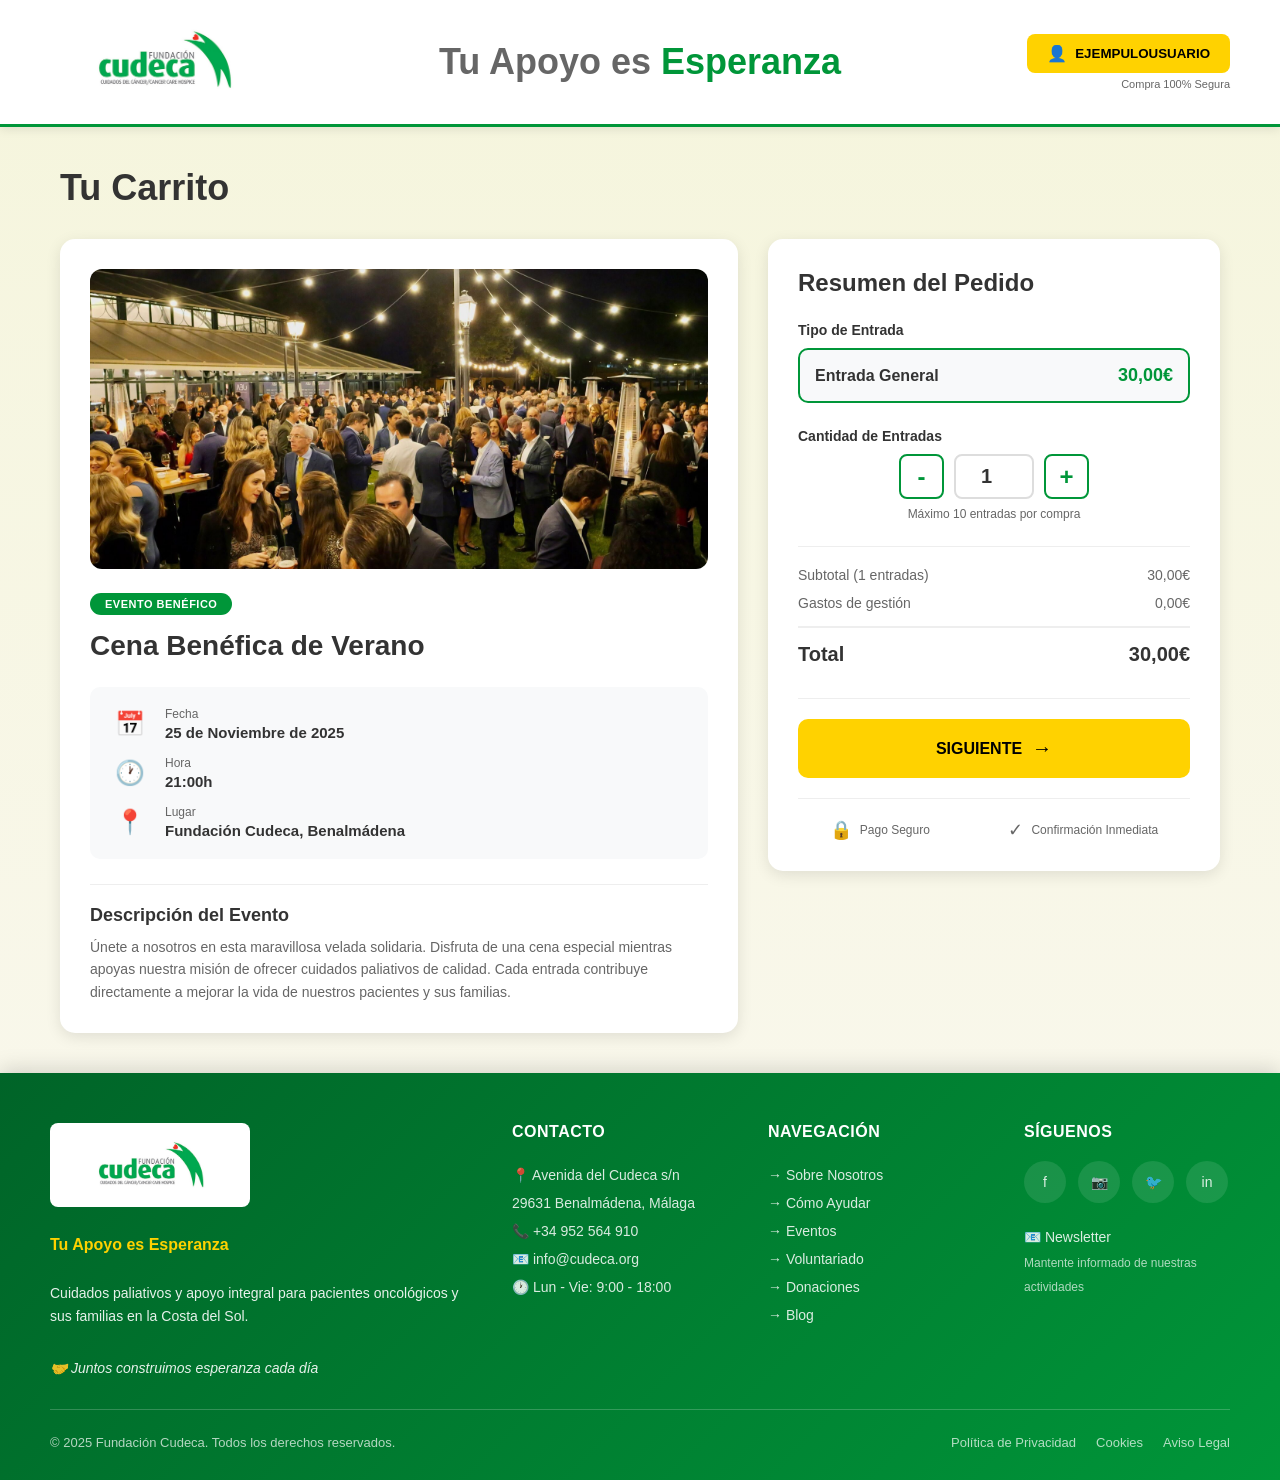
==== carrito.html @ b4895d13 "empezando carrito" ====
<!DOCTYPE html>
<html lang="es">
<head>
    <meta charset="UTF-8">
    <meta name="viewport" content="width=device-width, initial-scale=1.0">
    <title>Fundación Cudeca - Carrito</title>
    <link rel="stylesheet" href="styles.css">
    <link rel="stylesheet" href="pasarela_pago.css">

</head>
<body>
    <!-- Header Superior -->
    <header class="payment-header">
        <div class="logo-container">
            <img src="images/logo.jpg" alt="Fundación Cudeca" class="logo-img">
        </div>
        <div class="header-center">
            <h1 class="header-slogan">Tu Apoyo es <span class="esperanza">Esperanza</span></h1>
        </div>
        <div class="header-right">
            <button class="btn-ejemplo">
                <span class="icon-user">👤</span>
                EJEMPULOUSUARIO
            </button>
            <p class="secure-text">Compra 100% Segura</p>
        </div>
    </header>

    <!-- Contenido Principal -->
    <div class="cart-container">
        <h1 class="cart-title">Tu Carrito</h1>
        
        <div class="cart-content">
            <!-- Información del Evento -->
            <section class="cart-event-section">
                <div class="cart-event-card">
                    <img src="images/cenaBenefica.jpg" alt="Cena Benéfica" class="cart-event-image">
                    
                    <div class="cart-event-info">
                        <span class="event-badge">EVENTO BENÉFICO</span>
                        <h2 class="cart-event-title">Cena Benéfica de Verano</h2>
                        
                        <div class="cart-event-details">
                            <div class="detail-item">
                                <span class="detail-icon">📅</span>
                                <div>
                                    <p class="detail-label">Fecha</p>
                                    <p class="detail-value">25 de Noviembre de 2025</p>
                                </div>
                            </div>
                            
                            <div class="detail-item">
                                <span class="detail-icon">🕐</span>
                                <div>
                                    <p class="detail-label">Hora</p>
                                    <p class="detail-value">21:00h</p>
                                </div>
                            </div>
                            
                            <div class="detail-item">
                                <span class="detail-icon">📍</span>
                                <div>
                                    <p class="detail-label">Lugar</p>
                                    <p class="detail-value">Fundación Cudeca, Benalmádena</p>
                                </div>
                            </div>
                        </div>
                        
                        <div class="event-description">
                            <h3>Descripción del Evento</h3>
                            <p>Únete a nosotros en esta maravillosa velada solidaria. Disfruta de una cena especial mientras apoyas nuestra misión de ofrecer cuidados paliativos de calidad. Cada entrada contribuye directamente a mejorar la vida de nuestros pacientes y sus familias.</p>
                        </div>
                    </div>
                </div>
            </section>

            <!-- Resumen del Pedido -->
            <aside class="cart-summary-section">
                <div class="cart-summary-card">
                    <h2 class="summary-card-title">Resumen del Pedido</h2>
                    
                    <div class="ticket-selector">
                        <label class="ticket-label">Tipo de Entrada</label>
                        <div class="ticket-type-box">
                            <div class="ticket-info">
                                <span class="ticket-name">Entrada General</span>
                                <span class="ticket-price">30,00€</span>
                            </div>
                        </div>
                    </div>
                    
                    <div class="quantity-selector">
                        <label class="quantity-label">Cantidad de Entradas</label>
                        <div class="quantity-controls">
                            <button type="button" class="quantity-btn" onclick="decreaseQuantity()">-</button>
                            <input type="number" id="quantity" class="quantity-input" value="1" min="1" max="10" readonly>
                            <button type="button" class="quantity-btn" onclick="increaseQuantity()">+</button>
                        </div>
                        <p class="quantity-note">Máximo 10 entradas por compra</p>
                    </div>
                    
                    <div class="price-breakdown">
                        <div class="price-row">
                            <span>Subtotal (<span id="ticketCount">1</span> entrada<span id="plural">s</span>)</span>
                            <span id="subtotal">30,00€</span>
                        </div>
                        <div class="price-row">
                            <span>Gastos de gestión</span>
                            <span>0,00€</span>
                        </div>
                        <div class="price-row total-row">
                            <span>Total</span>
                            <span id="total">30,00€</span>
                        </div>
                    </div>
                    
                    <button class="btn-next" onclick="goToCheckout()">
                        SIGUIENTE
                        <span class="arrow-icon">→</span>
                    </button>
                    
                    <div class="trust-badges">
                        <div class="trust-item">
                            <span>🔒</span>
                            <span>Pago Seguro</span>
                        </div>
                        <div class="trust-item">
                            <span>✓</span>
                            <span>Confirmación Inmediata</span>
                        </div>
                    </div>
                </div>
            </aside>
        </div>
    </div>

    <!-- Footer -->
    <footer>
        <div class="footer-content">
            <div class="footer-logo-section">
                <img src="images/logo.jpg" alt="Fundación Cudeca Logo">
                <p class="tagline">Tu Apoyo es Esperanza</p>
                <p>Cuidados paliativos y apoyo integral para pacientes oncológicos y sus familias en la Costa del Sol.</p>
                <p style="margin-top: 15px; font-style: italic;">🤝 Juntos construimos esperanza cada día</p>
            </div>
            <div class="footer-section">
                <h3>Contacto</h3>
                <p>📍 Avenida del Cudeca s/n<br>29631 Benalmádena, Málaga</p>
                <p>📞 +34 952 564 910</p>
                <p>📧 info@cudeca.org</p>
                <p>🕐 Lun - Vie: 9:00 - 18:00</p>
            </div>
            <div class="footer-section">
                <h3>Navegación</h3>
                <a href="#">→ Sobre Nosotros</a>
                <a href="#">→ Cómo Ayudar</a>
                <a href="#">→ Eventos</a>
                <a href="#">→ Voluntariado</a>
                <a href="#">→ Donaciones</a>
                <a href="#">→ Blog</a>
            </div>
            <div class="footer-section">
                <h3>Síguenos</h3>
                <div class="social-links">
                    <a href="#" class="social-icon" title="Facebook">f</a>
                    <a href="#" class="social-icon" title="Instagram">📷</a>
                    <a href="#" class="social-icon" title="Twitter">🐦</a>
                    <a href="#" class="social-icon" title="LinkedIn">in</a>
                </div>
                <p style="margin-top: 20px;">📧 Newsletter</p>
                <p style="font-size: 12px; opacity: 0.8;">Mantente informado de nuestras actividades</p>
            </div>
        </div>
        <div class="footer-bottom">
            <p>© 2025 Fundación Cudeca. Todos los derechos reservados.</p>
            <div class="footer-bottom-links">
                <a href="#">Política de Privacidad</a>
                <a href="#">Cookies</a>
                <a href="#">Aviso Legal</a>
            </div>
        </div>
    </footer>

    
</body>
</html>
---- styles.css ----
* {
    margin: 0;
    padding: 0;
    box-sizing: border-box;
}

/* =======================
   BASE Y BODY
   ======================= */
body {
    font-family: 'Arial', sans-serif;
    background: linear-gradient(to bottom, #f5f5dc 0%, #faf8f0 100%);
}

/* =======================
   HEADER
   ======================= */
header {
    background: white;
    border-bottom: 3px solid #009639;
    padding: 20px 50px;
    display: flex;
    justify-content: space-between;
    align-items: center;
    box-shadow: 0 2px 10px rgba(0, 0, 0, 0.1);
}

.logo {
    display: flex;
    align-items: center;
    gap: 10px;
}

.logo-img {
    width: 280px;
    height: auto;
    max-height: 100px;
    object-fit: contain;
}

.header-title {
    font-size: 42px;
    font-weight: bold;
    color: #666;
}

.header-title .esperanza {
    color: #009639;
}

/* =======================
   BOTÓN LOGIN
   ======================= */
.login-btn {
    background: #ffd200;
    border: none;
    padding: 12px 25px;
    border-radius: 5px;
    font-weight: bold;
    cursor: pointer;
    display: flex;
    align-items: center;
    gap: 8px;
    transition: all 0.3s;
}

.login-btn:hover {
    background: #ffed4e;
    transform: translateY(-2px);
    box-shadow: 0 4px 12px rgba(0, 0, 0, 0.2);
}

/* =======================
   SECCIÓN HERO
   ======================= */
.hero-section {
    padding: 60px 50px;
    display: flex;
    gap: 40px;
    align-items: center;
}

.hero-image {
    flex: 1;
    position: relative;
    border-radius: 15px;
    overflow: hidden;
    box-shadow: 0 10px 30px rgba(0, 0, 0, 0.2);
}

.hero-image img {
    width: 100%;
    height: auto;
    display: block;
}

.explore-btn {
    position: absolute;
    bottom: 30px;
    left: 50%;
    transform: translateX(-50%);
    background: #ffd200;
    border: none;
    padding: 15px 40px;
    border-radius: 8px;
    font-weight: bold;
    font-size: 16px;
    cursor: pointer;
    transition: all 0.3s;
    box-shadow: 0 4px 15px rgba(0, 0, 0, 0.3);
}

.explore-btn:hover {
    background: #ffed4e;
    transform: translateX(-50%) translateY(-3px);
    box-shadow: 0 6px 20px rgba(0, 0, 0, 0.4);
}

/* =======================
   SECCIÓN EVENTOS
   ======================= */
.events-section {
    flex: 1;
}

.events-title {
    font-size: 36px;
    font-weight: bold;
    margin-bottom: 30px;
    color: #333;
}

.events-grid {
    display: grid;
    grid-template-columns: 1fr 1fr;
    gap: 20px;
}

.event-card {
    background: white;
    border-radius: 12px;
    padding: 20px;
    box-shadow: 0 4px 15px rgba(0, 0, 0, 0.1);
    transition: all 0.3s;
}

.event-card:hover {
    transform: translateY(-5px);
    box-shadow: 0 8px 25px rgba(0, 0, 0, 0.15);
}

.event-tag {
    font-size: 12px;
    font-weight: bold;
    color: #009639;
    margin-bottom: 10px;
    text-transform: uppercase;
}

.event-image {
    width: 100%;
    height: 150px;
    object-fit: cover;
    border-radius: 8px;
    margin-bottom: 15px;
}

.event-footer {
    display: flex;
    justify-content: space-between;
    align-items: center;
    margin-top: 15px;
}

.event-date {
    display: flex;
    align-items: center;
    gap: 8px;
    font-size: 14px;
    color: #666;
}

/* =======================
   BOTÓN COMPRAR
   ======================= */
.buy-btn {
    background: #ffd200;
    border: none;
    padding: 8px 20px;
    border-radius: 5px;
    font-weight: bold;
    font-size: 12px;
    cursor: pointer;
    transition: all 0.3s;
}

.buy-btn:hover {
    background: #ffed4e;
    transform: scale(1.05);
}

/* =======================
   MEDIA QUERIES
   ======================= */
@media (max-width: 1024px) {
    .hero-section {
        flex-direction: column;
    }

    .events-grid {
        grid-template-columns: 1fr;
    }
}

@media (max-width: 768px) {
    header {
        flex-direction: column;
        gap: 20px;
        text-align: center;
    }

    .header-title {
        font-size: 28px;
    }

    .hero-section {
        padding: 30px 20px;
    }
}
---- pasarela_pago.css ----
* {
    margin: 0;
    padding: 0;
    box-sizing: border-box;
}

/* =======================
   BASE Y BODY
   ======================= */
body {
    font-family: 'Arial', sans-serif;
    background: linear-gradient(to bottom, #f5f5dc 0%, #faf8f0 100%);
    min-height: 100vh;
    display: flex;
    flex-direction: column;
}

/* =======================
   HEADER
   ======================= */
header {
    background: white;
    border-bottom: 3px solid #009639;
    padding: 20px 50px;
    display: flex;
    justify-content: space-between;
    align-items: center;
    box-shadow: 0 2px 10px rgba(0, 0, 0, 0.1);
}

.logo {
    display: flex;
    align-items: center;
    gap: 10px;
}

.logo-img {
    width: 280px;
    height: auto;
    max-height: 100px;
    object-fit: contain;
}

.header-title {
    font-size: 42px;
    font-weight: bold;
    color: #666;
}

.header-title .esperanza {
    color: #009639;
}

/* =======================
   BOTÓN LOGIN
   ======================= */
.login-btn {
    background: #ffd200;
    border: none;
    padding: 12px 25px;
    border-radius: 5px;
    font-weight: bold;
    cursor: pointer;
    display: flex;
    align-items: center;
    gap: 8px;
    transition: all 0.3s;
}

.login-btn:hover {
    background: #ffed4e;
    transform: translateY(-2px);
    box-shadow: 0 4px 12px rgba(0, 0, 0, 0.2);
}

/* =======================
   SECCIÓN HERO
   ======================= */
.hero-section {
    padding: 60px 50px;
    display: flex;
    gap: 40px;
    align-items: center;
}

.hero-image {
    flex: 1;
    position: relative;
    border-radius: 15px;
    overflow: hidden;
    box-shadow: 0 10px 30px rgba(0, 0, 0, 0.2);
}

.hero-image img {
    width: 100%;
    height: auto;
    display: block;
}

.explore-btn {
    position: absolute;
    bottom: 30px;
    left: 50%;
    transform: translateX(-50%);
    background: #ffd200;
    border: none;
    padding: 15px 40px;
    border-radius: 8px;
    font-weight: bold;
    font-size: 16px;
    cursor: pointer;
    transition: all 0.3s;
    box-shadow: 0 4px 15px rgba(0, 0, 0, 0.3);
}

.explore-btn:hover {
    background: #ffed4e;
    transform: translateX(-50%) translateY(-3px);
    box-shadow: 0 6px 20px rgba(0, 0, 0, 0.4);
}

/* =======================
   SECCIÓN EVENTOS
   ======================= */
.events-section {
    flex: 1;
}

.events-title {
    font-size: 36px;
    font-weight: bold;
    margin-bottom: 30px;
    color: #333;
}

.events-grid {
    display: grid;
    grid-template-columns: 1fr 1fr;
    gap: 20px;
}

.event-card {
    background: white;
    border-radius: 12px;
    padding: 20px;
    box-shadow: 0 4px 15px rgba(0, 0, 0, 0.1);
    transition: all 0.3s;
}

.event-card:hover {
    transform: translateY(-5px);
    box-shadow: 0 8px 25px rgba(0, 0, 0, 0.15);
}

.event-tag {
    font-size: 12px;
    font-weight: bold;
    color: #009639;
    margin-bottom: 10px;
    text-transform: uppercase;
}

.event-image {
    width: 100%;
    height: 150px;
    object-fit: cover;
    border-radius: 8px;
    margin-bottom: 15px;
}

.event-footer {
    display: flex;
    justify-content: space-between;
    align-items: center;
    margin-top: 15px;
}

.event-date {
    display: flex;
    align-items: center;
    gap: 8px;
    font-size: 14px;
    color: #666;
}

/* =======================
   BOTÓN COMPRAR
   ======================= */
.buy-btn {
    background: #ffd200;
    border: none;
    padding: 8px 20px;
    border-radius: 5px;
    font-weight: bold;
    font-size: 12px;
    cursor: pointer;
    transition: all 0.3s;
}

.buy-btn:hover {
    background: #ffed4e;
    transform: scale(1.05);
}

/* =======================
   PASARELA DE PAGO
   ======================= */
.payment-header {
    background: white;
    padding: 20px 50px;
    display: flex;
    align-items: center;
    justify-content: space-between;
    box-shadow: 0 2px 10px rgba(0, 0, 0, 0.1);
    margin-bottom: 0;
    border-bottom: 3px solid #009639;
}

.payment-header .logo-container {
    flex: 1;
}

.payment-header .logo-img {
    height: 80px;
    width: auto;
}

.header-center {
    flex: 2;
    text-align: center;
}

.header-slogan {
    font-size: 36px;
    font-weight: bold;
    color: #666;
    margin: 0;
}

.header-slogan .esperanza {
    color: #009639;
}

.header-right {
    flex: 1;
    display: flex;
    flex-direction: column;
    align-items: flex-end;
    gap: 5px;
}

.payment-container {
    max-width: 1200px;
    margin: 0 auto;
    padding: 40px 20px;
    flex: 1;
}

.btn-ejemplo {
    background: #ffd200;
    border: none;
    padding: 10px 20px;
    border-radius: 8px;
    font-weight: bold;
    cursor: pointer;
    display: flex;
    align-items: center;
    gap: 8px;
    transition: all 0.3s ease;
}

.btn-ejemplo:hover {
    background: #ffed4e;
    transform: translateY(-3px);
    box-shadow: 0 6px 15px rgba(0, 0, 0, 0.2);
}

.icon-user {
    font-size: 16px;
}

.secure-text {
    font-size: 11px;
    color: #666;
    margin: 0;
}

.payment-main {
    display: grid;
    grid-template-columns: 1.6fr 1fr;
    gap: 30px;
}

/* =======================
   SECCIÓN FORMULARIO
   ======================= */
.form-section {
    background: white;
    border-radius: 15px;
    padding: 40px;
    box-shadow: 0 4px 15px rgba(0, 0, 0, 0.1);
    transition: all 0.3s ease;
}

.form-section:hover {
    transform: translateY(-10px);
    box-shadow: 0 15px 35px rgba(0, 0, 0, 0.2);
}

.form-title {
    font-size: 32px;
    margin-bottom: 30px;
    font-weight: bold;
}

.form-subtitle {
    font-size: 18px;
    margin: 30px 0 20px;
    display: flex;
    align-items: center;
    gap: 10px;
    font-weight: 600;
}

/* Selector de Método de Pago */
.payment-method-selector {
    display: flex;
    gap: 15px;
    margin-bottom: 25px;
}

.payment-method-btn {
    flex: 1;
    padding: 15px 20px;
    border: 2px solid #ddd;
    background: white;
    border-radius: 8px;
    font-size: 14px;
    font-weight: 600;
    cursor: pointer;
    display: flex;
    align-items: center;
    justify-content: center;
    gap: 8px;
    transition: all 0.3s ease;
}

.payment-method-btn:hover {
    border-color: #009639;
    transform: translateY(-2px);
    box-shadow: 0 4px 12px rgba(0, 150, 57, 0.15);
}

.payment-method-btn.active {
    border-color: #009639;
    background: #f0fdf4;
    color: #009639;
}

.payment-method-btn svg {
    width: 20px;
    height: 20px;
}

.payment-method-form {
    animation: fadeIn 0.3s ease;
}

@keyframes fadeIn {
    from {
        opacity: 0;
        transform: translateY(-10px);
    }
    to {
        opacity: 1;
        transform: translateY(0);
    }
}

/* Formulario PayPal */
.paypal-info {
    background: #f8f9fa;
    border: 1px solid #e0e0e0;
    border-radius: 8px;
    padding: 15px;
    margin-bottom: 20px;
}

.paypal-description {
    display: flex;
    align-items: center;
    gap: 10px;
    font-size: 13px;
    color: #666;
    margin: 0;
}

.paypal-description svg {
    flex-shrink: 0;
}

.card-icon {
    font-size: 22px;
}

.payment-form {
    display: flex;
    flex-direction: column;
}

.form-group {
    margin-bottom: 20px;
    position: relative;
}

.form-group.half {
    flex: 1;
}

.input-icon {
    position: absolute;
    left: 15px;
    top: 50%;
    transform: translateY(-50%);
    color: #999;
    font-size: 12px;
}

.form-row {
    display: flex;
    gap: 15px;
    margin-bottom: 20px;
}

.form-input {
    width: 100%;
    padding: 15px 15px 15px 35px;
    border: 1px solid #ddd;
    border-radius: 8px;
    font-size: 14px;
    transition: all 0.3s;
}

.date-selector-group {
    display: flex;
    align-items: center;
    gap: 5px;
}

.date-select {
    width: auto;
    flex: 1;
    padding: 15px 10px;
    cursor: pointer;
}

.date-separator {
    font-weight: bold;
    color: #666;
}

.form-input:focus {
    outline: none;
    border-color: #009639;
    box-shadow: 0 0 0 3px rgba(0, 150, 57, 0.1);
}

.btn-submit {
    background: #ffd200;
    border: none;
    padding: 15px 30px;
    border-radius: 8px;
    font-weight: bold;
    font-size: 16px;
    cursor: pointer;
    display: flex;
    align-items: center;
    justify-content: center;
    gap: 10px;
    margin-top: 20px;
    transition: all 0.3s ease;
}

.btn-submit:hover {
    background: #ffed4e;
    transform: translateY(-3px);
    box-shadow: 0 8px 20px rgba(0, 0, 0, 0.25);
}

.cart-icon {
    font-size: 20px;
}

.redsys-logo {
    text-align: center;
    margin-top: 20px;
}

/* =======================
   SECCIÓN RESUMEN
   ======================= */
.summary-section {
    background: white;
    border-radius: 15px;
    padding: 40px;
    box-shadow: 0 4px 15px rgba(0, 0, 0, 0.1);
    transition: all 0.3s ease;
}

.summary-section:hover {
    transform: translateY(-10px);
    box-shadow: 0 15px 35px rgba(0, 0, 0, 0.2);
}

.summary-title {
    font-size: 24px;
    margin-bottom: 30px;
    font-weight: bold;
    text-align: center;
}

.summary-card {
    display: flex;
    flex-direction: column;
    align-items: center;
}

.summary-image {
    width: 100%;
    max-width: 250px;
    border-radius: 10px;
    margin-bottom: 20px;
    box-shadow: 0 4px 10px rgba(0, 0, 0, 0.15);
}

.summary-event-name {
    font-size: 20px;
    margin-bottom: 15px;
    font-weight: bold;
    text-align: center;
}

.summary-event-date {
    font-size: 16px;
    font-weight: bold;
    margin-bottom: 15px;
    color: #333;
    text-align: center;
}

.summary-ticket-type {
    font-size: 16px;
    margin-bottom: 30px;
    color: #666;
    text-align: center;
}

.total-section {
    width: 100%;
    margin-top: 30px;
    padding-top: 20px;
    border-top: 2px solid #eee;
    text-align: center;
}

.total-label {
    font-size: 16px;
    margin-bottom: 10px;
    font-weight: bold;
}

.total-amount {
    font-size: 36px;
    font-weight: bold;
    color: #333;
}

/* =======================
   FOOTER
   ======================= */
footer {
    background: linear-gradient(135deg, #006428 0%, #009639 100%);
    color: white;
    padding: 50px 50px 30px;
    margin-top: auto;
    width: 100%;
    box-shadow: 0 -4px 20px rgba(0, 0, 0, 0.15);
}

/* =======================
   PÁGINA CARRITO
   ======================= */
.cart-container {
    max-width: 1200px;
    margin: 0 auto;
    padding: 40px 20px;
    flex: 1;
}

.cart-title {
    font-size: 36px;
    font-weight: bold;
    margin-bottom: 30px;
    color: #333;
}

.cart-content {
    display: grid;
    grid-template-columns: 1.5fr 1fr;
    gap: 30px;
}

/* Sección del Evento */
.cart-event-card {
    background: white;
    border-radius: 15px;
    padding: 30px;
    box-shadow: 0 4px 15px rgba(0, 0, 0, 0.1);
    transition: all 0.3s ease;
}

.cart-event-card:hover {
    transform: translateY(-5px);
    box-shadow: 0 8px 25px rgba(0, 0, 0, 0.15);
}

.cart-event-image {
    width: 100%;
    height: 300px;
    object-fit: cover;
    border-radius: 12px;
    margin-bottom: 20px;
}

.event-badge {
    display: inline-block;
    background: #009639;
    color: white;
    padding: 5px 15px;
    border-radius: 20px;
    font-size: 11px;
    font-weight: bold;
    margin-bottom: 15px;
    letter-spacing: 0.5px;
}

.cart-event-title {
    font-size: 28px;
    font-weight: bold;
    margin-bottom: 25px;
    color: #333;
}

.cart-event-details {
    display: flex;
    flex-direction: column;
    gap: 15px;
    margin-bottom: 25px;
    padding: 20px;
    background: #f8f9fa;
    border-radius: 10px;
}

.detail-item {
    display: flex;
    align-items: center;
    gap: 15px;
}

.detail-icon {
    font-size: 24px;
    width: 40px;
    text-align: center;
}

.detail-label {
    font-size: 12px;
    color: #666;
    margin-bottom: 3px;
}

.detail-value {
    font-size: 15px;
    font-weight: 600;
    color: #333;
}

.event-description {
    padding-top: 20px;
    border-top: 1px solid #eee;
}

.event-description h3 {
    font-size: 18px;
    margin-bottom: 10px;
    color: #333;
}

.event-description p {
    font-size: 14px;
    line-height: 1.6;
    color: #666;
}

/* Sección Resumen */
.cart-summary-card {
    background: white;
    border-radius: 15px;
    padding: 30px;
    box-shadow: 0 4px 15px rgba(0, 0, 0, 0.1);
    position: sticky;
    top: 20px;
}

.summary-card-title {
    font-size: 24px;
    font-weight: bold;
    margin-bottom: 25px;
    color: #333;
}

.ticket-selector {
    margin-bottom: 25px;
}

.ticket-label {
    display: block;
    font-size: 14px;
    font-weight: 600;
    margin-bottom: 10px;
    color: #333;
}

.ticket-type-box {
    padding: 15px;
    background: #f8f9fa;
    border: 2px solid #009639;
    border-radius: 10px;
}

.ticket-info {
    display: flex;
    justify-content: space-between;
    align-items: center;
}

.ticket-name {
    font-weight: 600;
    color: #333;
}

.ticket-price {
    font-size: 18px;
    font-weight: bold;
    color: #009639;
}

.quantity-selector {
    margin-bottom: 25px;
}

.quantity-label {
    display: block;
    font-size: 14px;
    font-weight: 600;
    margin-bottom: 10px;
    color: #333;
}

.quantity-controls {
    display: flex;
    align-items: center;
    gap: 10px;
    justify-content: center;
}

.quantity-btn {
    width: 45px;
    height: 45px;
    border: 2px solid #009639;
    background: white;
    border-radius: 8px;
    font-size: 24px;
    font-weight: bold;
    color: #009639;
    cursor: pointer;
    transition: all 0.3s ease;
}

.quantity-btn:hover {
    background: #009639;
    color: white;
    transform: scale(1.1);
}

.quantity-input {
    width: 80px;
    height: 45px;
    text-align: center;
    font-size: 20px;
    font-weight: bold;
    border: 2px solid #ddd;
    border-radius: 8px;
    color: #333;
}

.quantity-note {
    font-size: 12px;
    color: #666;
    margin-top: 8px;
    text-align: center;
}

.price-breakdown {
    padding: 20px 0;
    border-top: 1px solid #eee;
    border-bottom: 1px solid #eee;
    margin-bottom: 20px;
}

.price-row {
    display: flex;
    justify-content: space-between;
    margin-bottom: 12px;
    font-size: 14px;
    color: #666;
}

.price-row.total-row {
    font-size: 20px;
    font-weight: bold;
    color: #333;
    margin-top: 15px;
    padding-top: 15px;
    border-top: 2px solid #eee;
}

.btn-next {
    width: 100%;
    background: #ffd200;
    border: none;
    padding: 18px 30px;
    border-radius: 10px;
    font-weight: bold;
    font-size: 16px;
    cursor: pointer;
    display: flex;
    align-items: center;
    justify-content: center;
    gap: 10px;
    transition: all 0.3s ease;
    margin-bottom: 20px;
}

.btn-next:hover {
    background: #ffed4e;
    transform: translateY(-3px);
    box-shadow: 0 8px 20px rgba(0, 0, 0, 0.25);
}

.arrow-icon {
    font-size: 20px;
    transition: transform 0.3s ease;
}

.btn-next:hover .arrow-icon {
    transform: translateX(5px);
}

.trust-badges {
    display: flex;
    justify-content: space-around;
    gap: 15px;
    padding-top: 20px;
    border-top: 1px solid #eee;
}

.trust-item {
    display: flex;
    align-items: center;
    gap: 8px;
    font-size: 12px;
    color: #666;
}

.trust-item span:first-child {
    font-size: 18px;
}

.footer-content {
    max-width: 1400px;
    margin: 0 auto;
    display: grid;
    grid-template-columns: 2fr 1fr 1fr 1fr;
    gap: 50px;
    padding-bottom: 30px;
    border-bottom: 1px solid rgba(255, 255, 255, 0.2);
}

.footer-logo-section {
    display: flex;
    flex-direction: column;
    gap: 15px;
}

.footer-logo-section img {
    width: 200px;
    height: auto;
    margin-bottom: 10px;
    background: white;
    padding: 10px;
    border-radius: 8px;
}

.footer-logo-section h2 {
    font-size: 28px;
    font-weight: bold;
    margin: 0;
    color: white;
}

.footer-logo-section .tagline {
    color: #ffd200;
    font-size: 16px;
    font-weight: 600;
    margin-bottom: 10px;
}

.footer-logo-section p {
    color: rgba(255, 255, 255, 0.9);
    font-size: 14px;
    line-height: 1.6;
}

.footer-section h3 {
    color: white;
    font-size: 16px;
    font-weight: bold;
    margin-bottom: 20px;
    text-transform: uppercase;
    letter-spacing: 0.5px;
}

.footer-section a,
.footer-section p {
    color: rgba(255, 255, 255, 0.85);
    font-size: 14px;
    line-height: 2;
    text-decoration: none;
    display: flex;
    align-items: center;
    gap: 8px;
    transition: all 0.3s;
}

.footer-section a:hover {
    color: #ffd200;
    transform: translateX(5px);
}

.footer-section p {
    margin: 0;
}

.social-links {
    display: flex;
    gap: 12px;
    margin-top: 10px;
}

.social-icon {
    width: 42px;
    height: 42px;
    background: rgba(255, 255, 255, 0.1);
    border-radius: 50%;
    display: flex;
    align-items: center;
    justify-content: center;
    font-size: 18px;
    transition: all 0.3s;
    text-decoration: none;
}

.social-icon:hover {
    background: #ffd200;
    transform: translateY(-3px);
    box-shadow: 0 4px 12px rgba(255, 210, 0, 0.4);
}

.footer-bottom {
    max-width: 1400px;
    margin: 0 auto;
    padding-top: 25px;
    display: flex;
    justify-content: space-between;
    align-items: center;
    color: rgba(255, 255, 255, 0.7);
    font-size: 13px;
}

.footer-bottom-links {
    display: flex;
    gap: 20px;
}

.footer-bottom-links a {
    color: rgba(255, 255, 255, 0.7);
    text-decoration: none;
    transition: color 0.3s;
}

.footer-bottom-links a:hover {
    color: #ffd200;
}

/* =======================
   MEDIA QUERIES
   ======================= */
@media (max-width: 1024px) {
    .hero-section {
        flex-direction: column;
    }

    .events-grid {
        grid-template-columns: 1fr;
    }

    .payment-main {
        grid-template-columns: 1fr;
    }
}

@media (max-width: 768px) {
    header {
        flex-direction: column;
        gap: 20px;
        text-align: center;
    }

    .header-title {
        font-size: 28px;
    }

    .hero-section {
        padding: 30px 20px;
    }

    .payment-header {
        flex-direction: column;
        text-align: center;
        gap: 15px;
        padding: 20px;
    }

    .header-center {
        order: 2;
    }

    .header-slogan {
        font-size: 24px;
    }

    .header-right {
        align-items: center;
        order: 3;
    }

    .payment-container {
        padding: 20px 10px;
    }

    .form-section,
    .summary-section {
        padding: 20px;
    }

    .form-title {
        font-size: 24px;
    }

    .cart-content {
        grid-template-columns: 1fr;
    }

    .cart-summary-card {
        position: static;
    }

    .cart-event-image {
        height: 200px;
    }

    footer {
        padding: 30px 20px;
    }

    .footer-content {
        grid-template-columns: 1fr;
        gap: 30px;
    }

    .footer-bottom {
        flex-direction: column;
        gap: 15px;
        text-align: center;
    }

    .footer-bottom-links {
        flex-direction: column;
        gap: 10px;
    }
}
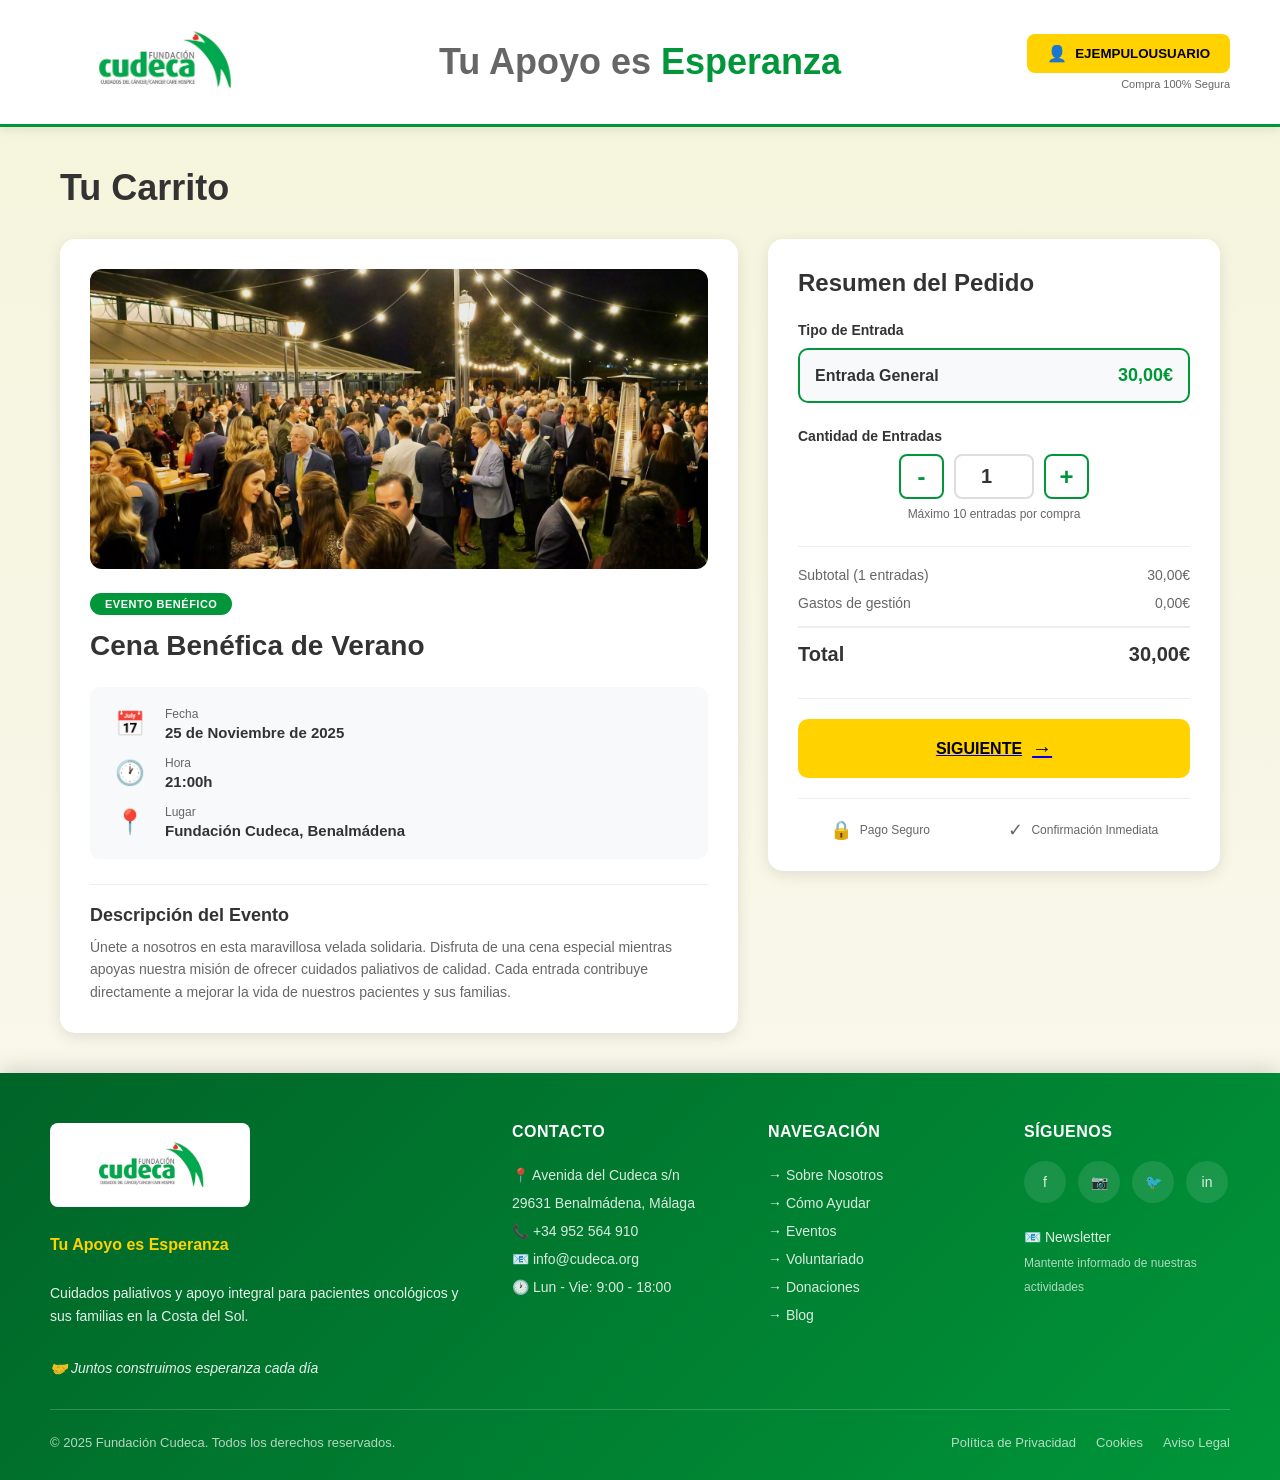
==== commit a04ccc7b: "Refined all the redirects" ====
--- a/carrito.html
+++ b/carrito.html
@@ -12,7 +12,9 @@
     <!-- Header Superior -->
     <header class="payment-header">
         <div class="logo-container">
+            <a href="index.html">
             <img src="images/logo.jpg" alt="Fundación Cudeca" class="logo-img">
+            </a>
         </div>
         <div class="header-center">
             <h1 class="header-slogan">Tu Apoyo es <span class="esperanza">Esperanza</span></h1>
@@ -92,9 +94,9 @@
                     <div class="quantity-selector">
                         <label class="quantity-label">Cantidad de Entradas</label>
                         <div class="quantity-controls">
-                            <button type="button" class="quantity-btn" onclick="decreaseQuantity()">-</button>
+                            <button type="button" class="quantity-btn" >-</button>
                             <input type="number" id="quantity" class="quantity-input" value="1" min="1" max="10" readonly>
-                            <button type="button" class="quantity-btn" onclick="increaseQuantity()">+</button>
+                            <button type="button" class="quantity-btn" >+</button>
                         </div>
                         <p class="quantity-note">Máximo 10 entradas por compra</p>
                     </div>
@@ -113,12 +115,13 @@
                             <span id="total">30,00€</span>
                         </div>
                     </div>
-                    
-                    <button class="btn-next" onclick="goToCheckout()">
+                    <a href="pasarela_de_pago.html">
+                    <button class="btn-next">
                         SIGUIENTE
                         <span class="arrow-icon">→</span>
                     </button>
-                    
+                    </a>
+
                     <div class="trust-badges">
                         <div class="trust-item">
                             <span>🔒</span>
